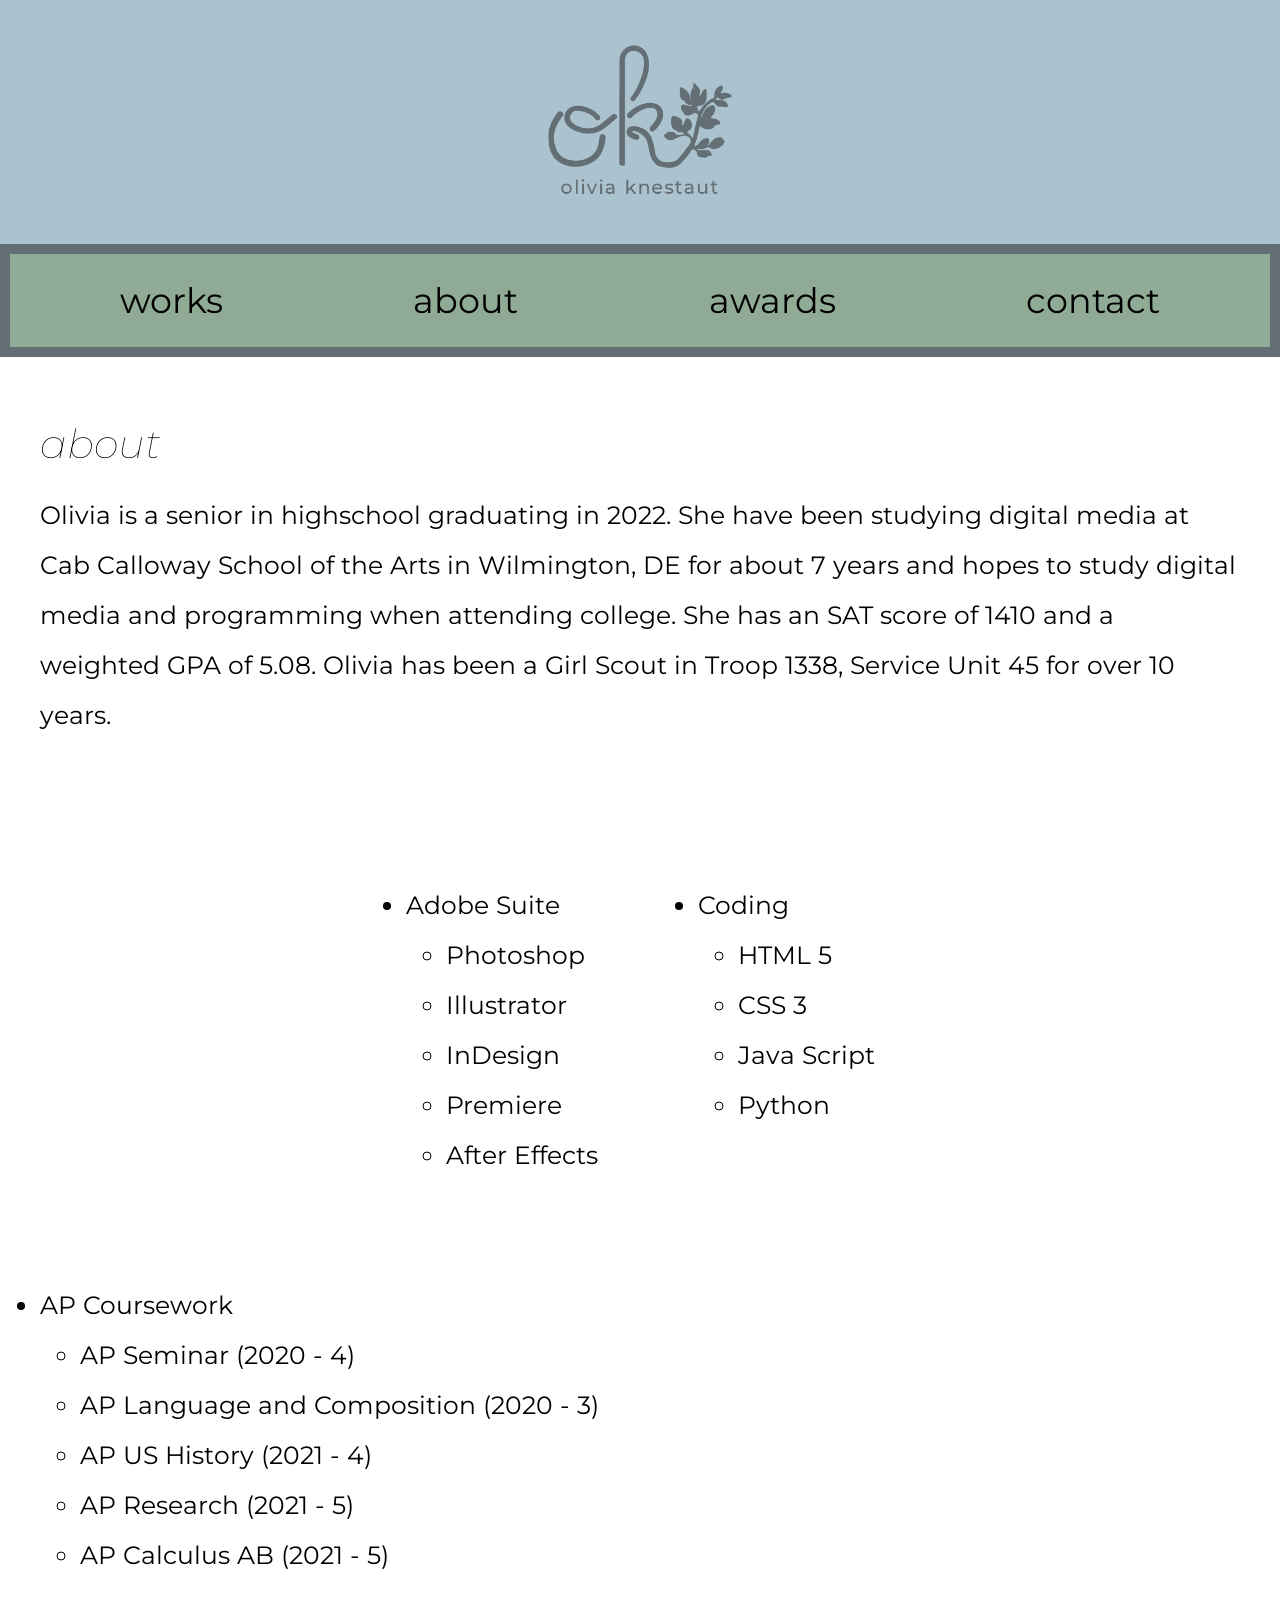
==== about.html @ 2d88add2 "Beginner Updates" ====
<!DOCTYPE html>
<html lang="en">
<head>
    <meta charset="UTF-8">
    <title>Olivia Knestaut Porfolio Website</title>
    <link href="CSS/stylesheet.css" type="text/css" rel="stylesheet" />
    <link rel="preconnect" href="https://fonts.googleapis.com">
    <link rel="preconnect" href="https://fonts.gstatic.com" crossorigin>
    <link href="https://fonts.googleapis.com/css2?family=Montserrat:ital,wght@0,400;0,700;1,200&display=swap" rel="stylesheet">
</head>
<body>
   
    <!-- Header -->
    <header class="header">
        <img id="logo" src="Images/OliviaLogoGrey.png" alt="">
    </header>

    <!-- Links -->
    <section class="links">
            <a href="index.html">works</a>
            <a href="about.html">about</a>
            <a href="awards.html">awards</a>
            <a href="contact.html">contact</a>
    </section>
    <div class="about1">
    <h1><em>about</em></h1>
    <p>
     Olivia is a senior in highschool graduating in 2022. She have been studying digital media at Cab Calloway School of the Arts in Wilmington, DE for about 7 years and hopes to study digital media and programming when attending college. She has an SAT score of 1410 and a weighted GPA of 5.08.
     Olivia has been a Girl Scout in Troop 1338, Service Unit 45 for over 10 years.
     </p>
     </div>
    
     
     
     <div class="skillsabout">
    <ul class="skillitem">
        <li>Adobe Suite</li>
        <ul>
            <li>Photoshop</li>
            <li>Illustrator</li>
            <li>InDesign</li>
            <li>Premiere</li>
            <li>After Effects</li>
        </ul>
    </ul>
    <ul class="skillitem">
        <li>Coding</li>
        <ul>
            <li>HTML 5</li>
            <li>CSS 3</li>
            <li>Java Script</li>
            <li>Python</li>
        </ul>
    </ul>
    </div>
    
    <ul>
        <li>AP Coursework</li>
        <ul>
            <li>AP Seminar (2020 - 4)</li>
            <li>AP Language and Composition (2020 - 3)</li>
            <li>AP US History (2021 - 4)</li>
            <li>AP Research (2021 - 5)</li>
            <li>AP Calculus AB (2021 - 5)</li>
        </ul>
    </ul>

</body>
---- CSS/stylesheet.css ----
/*COLORS
Green: #8FAA95
Blue: #ABC3CE
Grey:#636F75
Fonts:
font-family: 'Montserrat', sans-serif;
*/
/*FONT CSS*/


/*WTF is wrong with GIT*/

/*LINKS N STUFF*/
a:link, a:visited {
  color: #000000;
    margin: 10px;
    text-decoration: none;
    font-family: 'Montserrat', sans-serif;
    font-size: 35px;}

a:hover {
  color: #FFFFFF;}

#innerlinks{
    color: #000000;
    display: flex;
    justify-content: center;
    font-size: 35px;
    padding: 30px;}

a#innerlinks:hover {
  color: #E88CBA;}

#websitelinks{
    color: #000000;
    display: flex;
    justify-content: center;
    font-size: 35px;
}

a#websitelinks:hover {
  color: #E88CBA;}


/*GENERAL SETUP*/
p, ul{
    font-family: 'Montserrat', sans-serif;
    font-size: 25px;
    line-height: 50px;
}
h1 {
    font-family: 'Montserrat', sans-serif;
    font-weight: lighter;
    font-size: 40px;
    line-height: 40px;
}
h2{
    font-family: 'Montserrat', sans-serif;
    font-weight: bold;
    font-size: 25px;
    line-height: 30px;
}

body {margin: 0;}


iframe {
    border-radius: 35px;
    width: 120%;
}

img {
    padding: 20px;
}

/*BODY*/
main {
    width: 100%;
    height: 100%;
}
.header {
    background: #ABC3CE; /*Blue*/
    display: flex;
    justify-content: center;
    padding: 25px;
}

#logo{
    width: 40%;
    border-radius: 0px;
}

.links {
    background: #8FAA95; /*Green*/
    display: flex;
    flex-direction: column;
    align-items: center;
    justify-content: center;
    border: 10px solid #636F75;
}
.myface{
    border-radius: 50%;
    padding: 0px;
}
.works {
    background: #FFFFFF;
    padding: 25px;
}
.flex-container{
    display: flex;
    flex-direction: column;
    align-items: center
}
.sidebar {

    padding: 30px;
    background: #ABC3CE; /*Blue*/
    border-bottom-right-radius: 80px;
    border-bottom-left-radius: 80px;
    width: 400px;
    border-style: solid;
    border-color: #636F75;
    border-width: 10px;
    border-top-width: 0px;
    height: 1050px;
}

.logos {
    display: flex;
    flex-wrap: wrap;
    justify-content: center;
}

/*SKILLS SECTION*/
.skills {
    height: 600px;
    width: 300px;
    padding: 40px;
    color: #636F75; 
}


/*FOOTER*/
.footer {
    background: #000000;
}

.footercontent{
    display: flex;
    justify-content: center;
    flex-direction: column;
    flex-wrap: wrap;
    align-items:center;
    justify-content: center;
    padding: 20px;
}


.footeritem {
    display: flex;
    justify-content: center;
    align-items: center;
    flex-direction: column;
    text-align: center;
    width: 80%;
    padding-bottom: 20px;
}

.footerimage {
    border-radius: 0px;
}

#email {
    color: #FFFFFF;
}
a#instalink {
    color: #FFFFFF;
    font-family: 'Montserrat', sans-serif;
    font-size: 25px;
}
a#instalink:hover {
    color: #E88CBA;
}

a#footerlink{
    color: #e88CBA;
    display: flex;
    justify-content: center;
    padding: 30px;
}
a#footerlink:hover {
  color: #FFFFFF;
}

/*About Page*/
.skillsabout {
    display: flex;
    justify-content: center;
}

.skillitem {
    padding: 50px;
}

.about1{
    padding:40px;
}


/*TABLET & DESKTOP CHANGES*/
@media screen and (min-width: 960px){


.links {
    display: flex;
    flex-direction: row;
    justify-content: space-around;
    padding: 15px;
    }
    .flex-container{
        display: flex;
        flex-direction: row;
        align-items:flex-start;
    }
    .sidebar{
        height:1050px;
    }

.footercontent{
    display: flex;
    flex-direction: row;
    }

.footeritem {
    display: flex;
    flex-direction: column;
    align-items: center;
    width: 30%;
    }
    #logo{
        width: 15%;
    }
    iframe{
        width: 900px;
    }

}
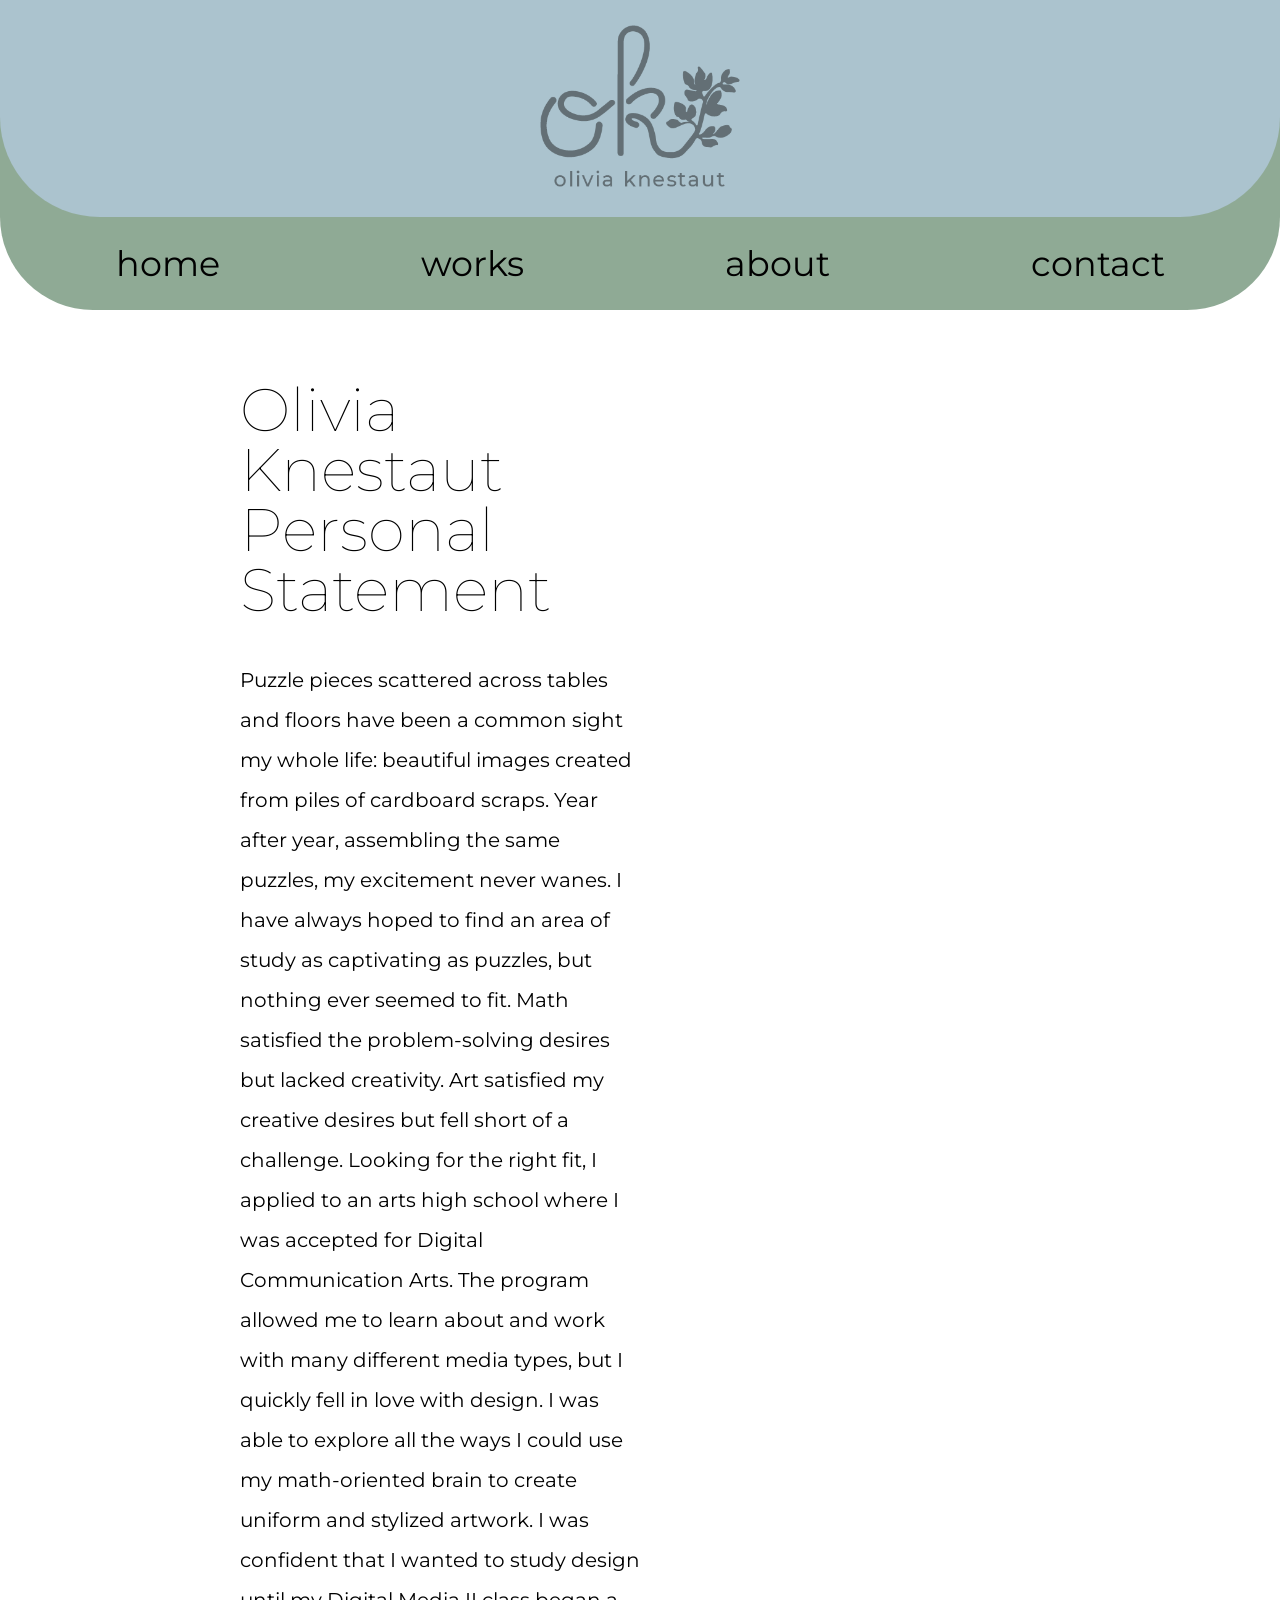
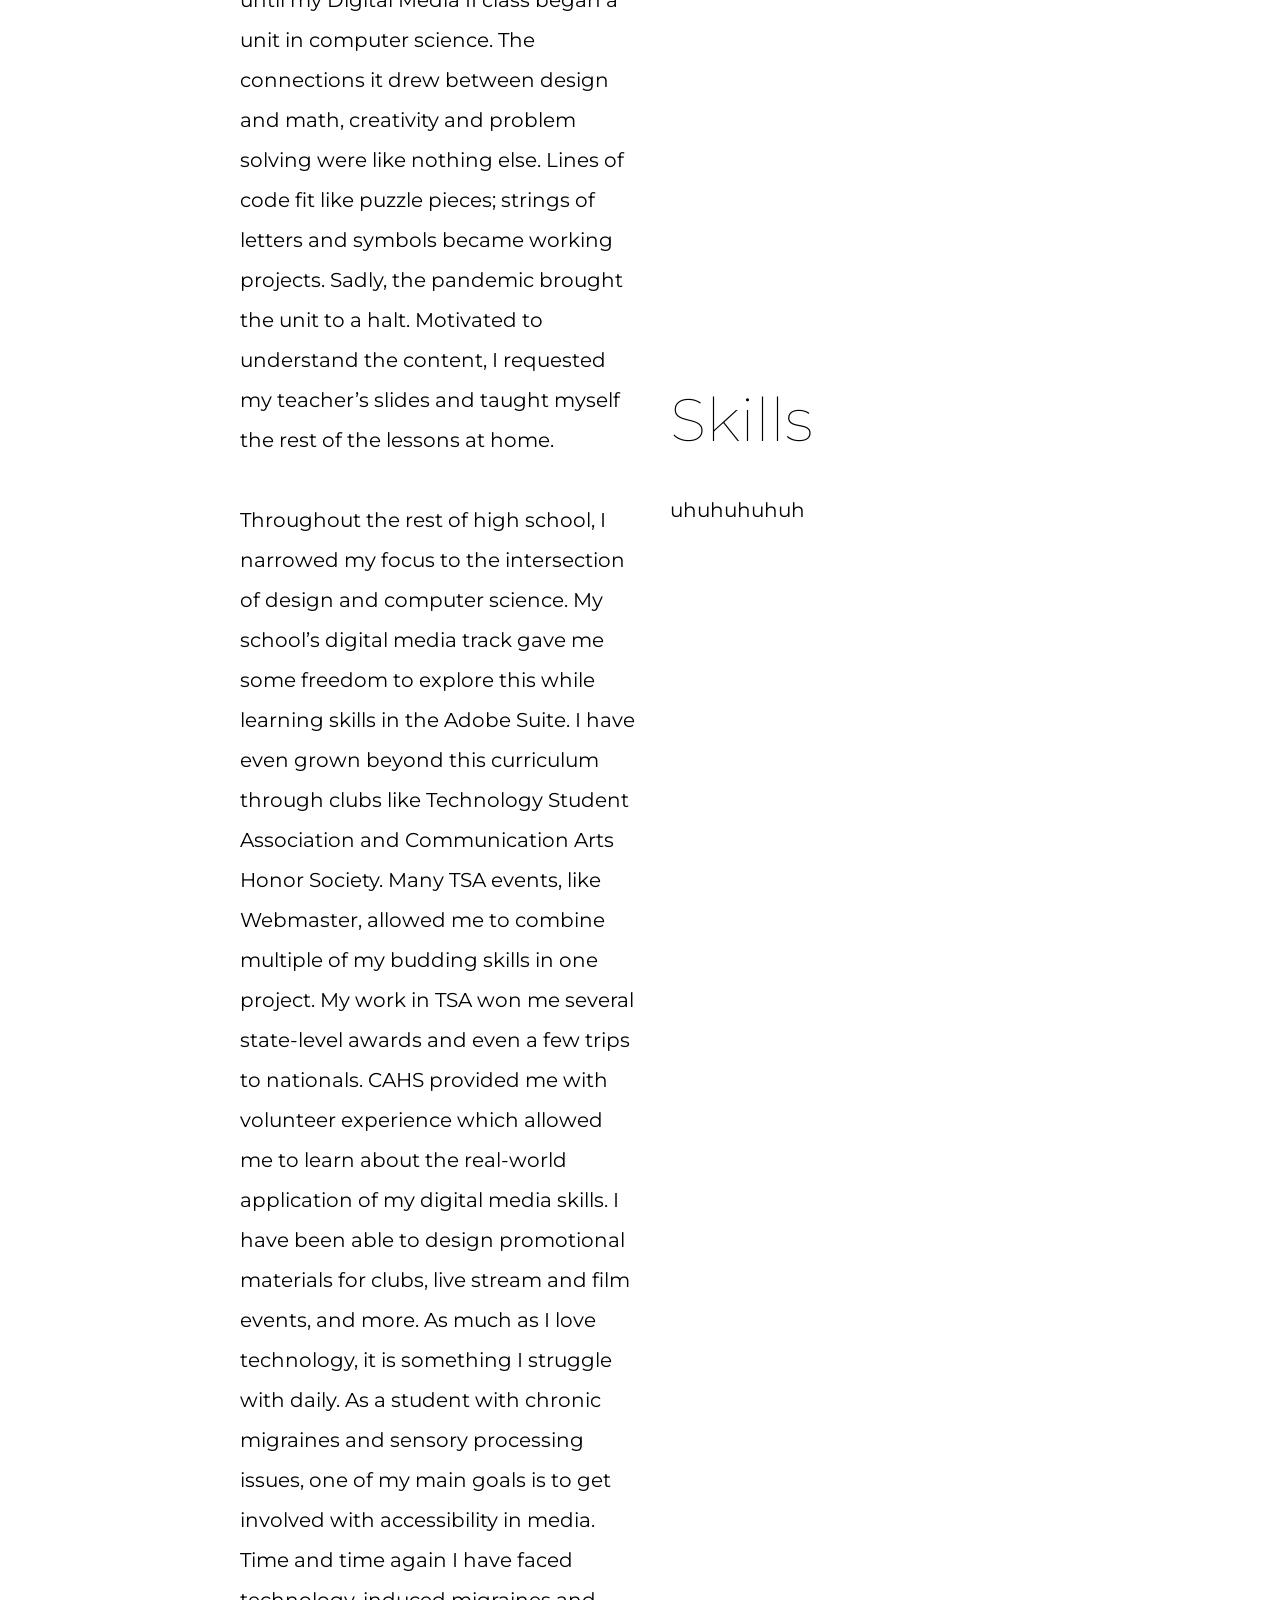
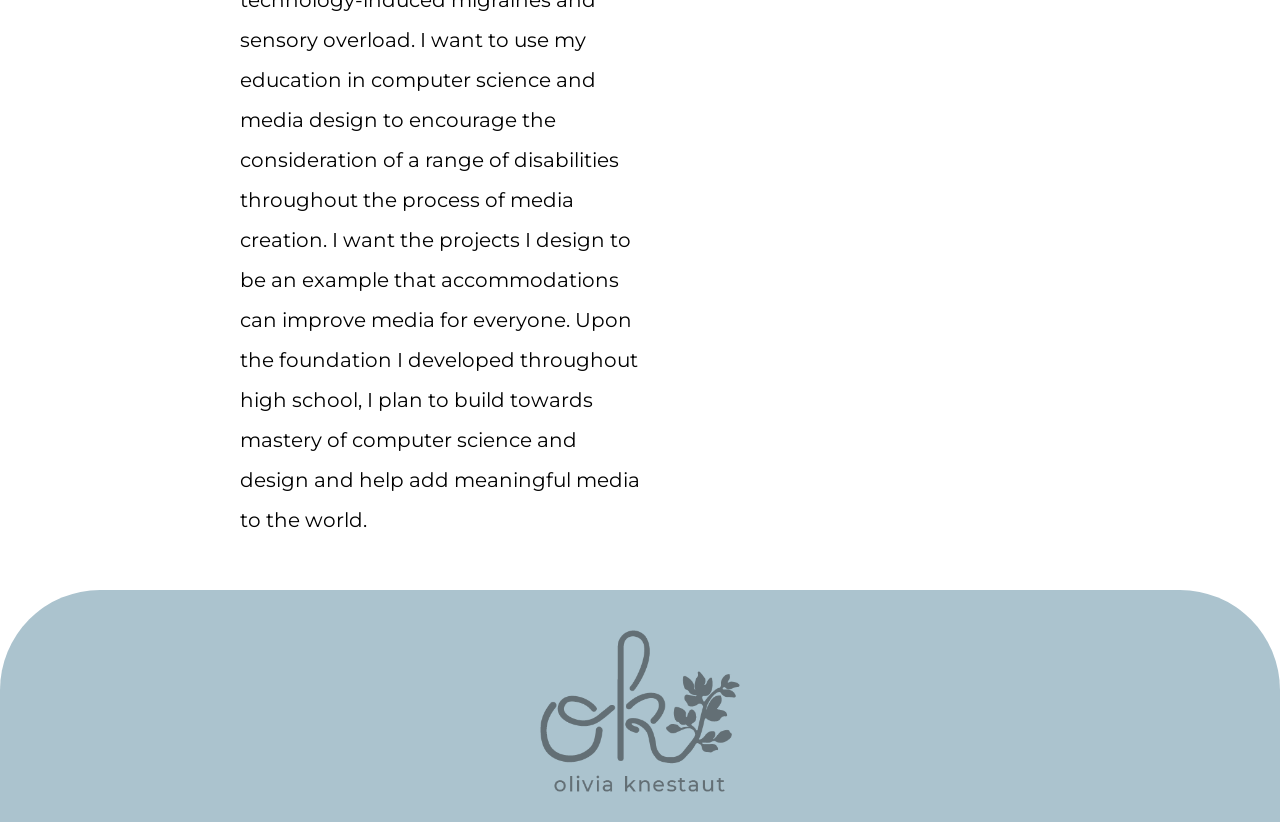
==== commit a43cbe1f: "All recent in school changes that I have been working on" ====
--- a/about.html
+++ b/about.html
@@ -9,60 +9,76 @@
     <link href="https://fonts.googleapis.com/css2?family=Montserrat:ital,wght@0,400;0,700;1,200&display=swap" rel="stylesheet">
 </head>
 <body>
-   
-    <!-- Header -->
+     <!-- Header -->
+<div class="roundingboxheader1">
     <header class="header">
-        <img id="logo" src="Images/OliviaLogoGrey.png" alt="">
+        <img class="logo" src="Images/OliviaLogoGrey.png" alt="">
     </header>
+</div>
 
     <!-- Links -->
     <section class="links">
-            <a href="index.html">works</a>
-            <a href="about.html">about</a>
-            <a href="awards.html">awards</a>
-            <a href="contact.html">contact</a>
-    </section>
-    <div class="about1">
-    <h1><em>about</em></h1>
-    <p>
-     Olivia is a senior in highschool graduating in 2022. She have been studying digital media at Cab Calloway School of the Arts in Wilmington, DE for about 7 years and hopes to study digital media and programming when attending college. She has an SAT score of 1410 and a weighted GPA of 5.08.
-     Olivia has been a Girl Scout in Troop 1338, Service Unit 45 for over 10 years.
-     </p>
-     </div>
+        <a href="index.html">home</a>
+        <a href="works.html">works</a>
+        <a href="about.html">about</a>
+        <a href="contact.html">contact</a>
+</section>
     
-     
-     
-     <div class="skillsabout">
-    <ul class="skillitem">
-        <li>Adobe Suite</li>
-        <ul>
-            <li>Photoshop</li>
-            <li>Illustrator</li>
-            <li>InDesign</li>
-            <li>Premiere</li>
-            <li>After Effects</li>
-        </ul>
-    </ul>
-    <ul class="skillitem">
-        <li>Coding</li>
-        <ul>
-            <li>HTML 5</li>
-            <li>CSS 3</li>
-            <li>Java Script</li>
-            <li>Python</li>
-        </ul>
-    </ul>
+<div class="aboutflex">
+    <div class ="aboutessay">
+        <h1>Olivia Knestaut Personal Statement</h1>
+        <p>      Puzzle pieces scattered across tables and floors have been a common sight my whole life:
+            beautiful images created from piles of cardboard scraps. Year after year, assembling the same
+            puzzles, my excitement never wanes. I have always hoped to find an area of study as captivating
+            as puzzles, but nothing ever seemed to fit. Math satisfied the problem-solving desires but lacked
+            creativity. Art satisfied my creative desires but fell short of a challenge. Looking for the right fit,
+            I applied to an arts high school where I was accepted for Digital Communication Arts. The
+            program allowed me to learn about and work with many different media types, but I quickly fell
+            in love with design. I was able to explore all the ways I could use my math-oriented brain to
+            create uniform and stylized artwork. I was confident that I wanted to study design until my
+            Digital Media II class began a unit in computer science. The connections it drew between design
+            and math, creativity and problem solving were like nothing else. Lines of code fit like puzzle
+            pieces; strings of letters and symbols became working projects. Sadly, the pandemic brought the
+            unit to a halt. Motivated to understand the content, I requested my teacher’s slides and taught
+            myself the rest of the lessons at home.<br><br>
+            Throughout the rest of high school, I narrowed my focus to the intersection of design and
+            computer science. My school’s digital media track gave me some freedom to explore this while
+            learning skills in the Adobe Suite. I have even grown beyond this curriculum through clubs like
+            Technology Student Association and Communication Arts Honor Society. Many TSA events,
+            like Webmaster, allowed me to combine multiple of my budding skills in one project. My work
+            in TSA won me several state-level awards and even a few trips to nationals. CAHS provided me
+            with volunteer experience which allowed me to learn about the real-world application of my
+            digital media skills. I have been able to design promotional materials for clubs, live stream and
+            film events, and more. As much as I love technology, it is something I struggle with daily. As a
+            student with chronic migraines and sensory processing issues, one of my main goals is to get
+            involved with accessibility in media. Time and time again I have faced technology-induced
+            migraines and sensory overload. I want to use my education in computer science and media
+            design to encourage the consideration of a range of disabilities throughout the process of media
+            creation. I want the projects I design to be an example that accommodations can improve media
+            for everyone. Upon the foundation I developed throughout high school, I plan to build towards
+            mastery of computer science and design and help add meaningful media to the world.
+        </p>
     </div>
+    <div>
+        <div class="aboutitem">
+            <h1>Skills</h1>
+            <p>uhuhuhuhuh</p>
+        </div>
+    </div>
+
+</div>
+
+
     
-    <ul>
-        <li>AP Coursework</li>
-        <ul>
-            <li>AP Seminar (2020 - 4)</li>
-            <li>AP Language and Composition (2020 - 3)</li>
-            <li>AP US History (2021 - 4)</li>
-            <li>AP Research (2021 - 5)</li>
-            <li>AP Calculus AB (2021 - 5)</li>
-        </ul>
-    </ul>
 
+</section>
+
+
+    <!-- Footer -->
+<div class="roundingboxfooter">
+    <footer class="footer">
+        <img class="logo" src="Images/OliviaLogoGrey.png" alt="">
+    </footer>
+</div>
+    
 </body>
--- a/CSS/stylesheet.css
+++ b/CSS/stylesheet.css
@@ -7,9 +7,6 @@
 */
 /*FONT CSS*/
 
-
-/*WTF is wrong with GIT*/
-
 /*LINKS N STUFF*/
 a:link, a:visited {
   color: #000000;
@@ -19,17 +16,8 @@
     font-size: 35px;}
 
 a:hover {
-  color: #FFFFFF;}
-
-#innerlinks{
-    color: #000000;
-    display: flex;
-    justify-content: center;
-    font-size: 35px;
-    padding: 30px;}
-
-a#innerlinks:hover {
-  color: #E88CBA;}
+    color: #FFFFFF;
+}
 
 #websitelinks{
     color: #000000;
@@ -38,22 +26,26 @@
     font-size: 35px;
 }
 
-a#websitelinks:hover {
-  color: #E88CBA;}
-
 
 /*GENERAL SETUP*/
-p, ul{
+ul{
     font-family: 'Montserrat', sans-serif;
     font-size: 25px;
     line-height: 50px;
 }
+p{
+  font-family: 'Montserrat', sans-serif;
+    font-size: 20px;
+    line-height: 40px;  
+}
+
 h1 {
     font-family: 'Montserrat', sans-serif;
     font-weight: lighter;
-    font-size: 40px;
-    line-height: 40px;
-}
+    font-size: 60px;
+    line-height: 60px;
+}
+
 h2{
     font-family: 'Montserrat', sans-serif;
     font-weight: bold;
@@ -61,32 +53,37 @@
     line-height: 30px;
 }
 
-body {margin: 0;}
-
-
-iframe {
-    border-radius: 35px;
-    width: 120%;
-}
-
-img {
-    padding: 20px;
-}
-
-/*BODY*/
+body {
+    margin: 0;
+}
+
+embed {
+    margin: 40px;
+    margin-bottom: 0px;
+}
+
+
+/*ALL PAGES*/
 main {
     width: 100%;
     height: 100%;
 }
+
 .header {
     background: #ABC3CE; /*Blue*/
     display: flex;
     justify-content: center;
     padding: 25px;
-}
-
-#logo{
-    width: 40%;
+    border-bottom-right-radius: 100px;
+    border-bottom-left-radius: 100px;
+}
+
+.roundingboxheader1{
+    background: #8FAA95;
+}
+
+.logo{
+    width: 200px;
     border-radius: 0px;
 }
 
@@ -96,42 +93,47 @@
     flex-direction: column;
     align-items: center;
     justify-content: center;
-    border: 10px solid #636F75;
-}
+    border-bottom-right-radius: 80px;
+    border-bottom-left-radius: 80px;
+    
+}
+.roundingboxheader2{
+    background: #FFFFFF;
+    
+}
+
+.footer {
+    background: #ABC3CE; /*Blue*/
+    display: flex;
+    justify-content: center;
+    padding: 25px;
+    padding-top: 40px;
+    border-top-left-radius: 100px;
+    border-top-right-radius: 100px;
+}
+
+
+/*HOME PAGE*/
 .myface{
     border-radius: 50%;
     padding: 0px;
 }
-.works {
-    background: #FFFFFF;
-    padding: 25px;
-}
+
 .flex-container{
     display: flex;
     flex-direction: column;
-    align-items: center
+    align-items: center;
+    justify-content: center;
 }
 .sidebar {
-
     padding: 30px;
     background: #ABC3CE; /*Blue*/
     border-bottom-right-radius: 80px;
     border-bottom-left-radius: 80px;
     width: 400px;
-    border-style: solid;
-    border-color: #636F75;
-    border-width: 10px;
-    border-top-width: 0px;
-    height: 1050px;
-}
-
-.logos {
-    display: flex;
-    flex-wrap: wrap;
-    justify-content: center;
-}
-
-/*SKILLS SECTION*/
+    height: 950px;
+}
+
 .skills {
     height: 600px;
     width: 300px;
@@ -139,109 +141,149 @@
     color: #636F75; 
 }
 
-
-/*FOOTER*/
-.footer {
-    background: #000000;
-}
-
-.footercontent{
-    display: flex;
-    justify-content: center;
-    flex-direction: column;
-    flex-wrap: wrap;
-    align-items:center;
-    justify-content: center;
-    padding: 20px;
-}
-
-
-.footeritem {
-    display: flex;
-    justify-content: center;
-    align-items: center;
-    flex-direction: column;
-    text-align: center;
-    width: 80%;
-    padding-bottom: 20px;
-}
-
-.footerimage {
-    border-radius: 0px;
-}
-
-#email {
-    color: #FFFFFF;
-}
-a#instalink {
-    color: #FFFFFF;
-    font-family: 'Montserrat', sans-serif;
-    font-size: 25px;
-}
-a#instalink:hover {
-    color: #E88CBA;
-}
-
-a#footerlink{
-    color: #e88CBA;
-    display: flex;
-    justify-content: center;
-    padding: 30px;
-}
-a#footerlink:hover {
-  color: #FFFFFF;
-}
-
-/*About Page*/
-.skillsabout {
-    display: flex;
-    justify-content: center;
-}
-
-.skillitem {
-    padding: 50px;
-}
-
 .about1{
     padding:40px;
-}
+    padding-bottom: 0px;
+}
+.about2{
+    padding: 40px;
+    padding-top: 0px;
+}
+
+
+/*About Page*/
+
+.aboutflex{
+    display: flex;
+    flex-direction: column;
+    align-items: center;
+    justify-content: center;
+    flex-wrap: wrap;
+}
+
+.aboutessay{
+    
+    width: 600px;
+    padding: 10px;
+    border-radius: 40px;
+}
+.bulletin{
+    width: 600px;
+    padding: 10px;
+    border-radius: 40px;
+}
+
+    /*Navigation*/
+.portfoliolinks{
+    display: flex;
+    justify-content: center;
+    flex-wrap: wrap;
+    padding-bottom: 40px;
+}
+.navitem{
+    display: flex;
+    flex-direction: column;
+    justify-content: center;
+    align-items: center; 
+}
+.navimage{
+    border-radius: 50%;
+    border: 10px solid #636F75;
+    padding: 10px;
+    margin:5px;
+}
+
+img.navimage:hover {
+  border: 10px solid #ABC3CE;
+}
+
 
 
 /*TABLET & DESKTOP CHANGES*/
-@media screen and (min-width: 960px){
-
-
-.links {
+@media screen and (min-width: 1200px){
+
+    /* GENERAL */
+    .links {
     display: flex;
     flex-direction: row;
     justify-content: space-around;
     padding: 15px;
-    }
+    border-bottom-right-radius: 100px;
+    border-bottom-left-radius: 100px;
+    }
+
+    .roundingboxheader2{
+        background: #ABC3CE;
+        border-bottom-right-radius: 100px;
+    }
+
     .flex-container{
         display: flex;
         flex-direction: row;
         align-items:flex-start;
     }
     .sidebar{
-        height:1050px;
-    }
-
-.footercontent{
+        height:950px;
+        margin-bottom: 20px;
+    }
+
+    .footercontent{
     display: flex;
     flex-direction: row;
     }
 
-.footeritem {
+    .footeritem {
     display: flex;
     flex-direction: column;
     align-items: center;
     width: 30%;
     }
+    
     #logo{
         width: 15%;
     }
-    iframe{
-        width: 900px;
-    }
-
-}
+    
+    /* WORKS PAGE */
+
+    .workimage, .workitem{
+        width: 800px;
+    }
+
+    .buscard{
+        width: 300px;
+    }
+
+    /*ABOUT PAGE*/
+    .aboutessay{
+        width: 400px; 
+        padding: 30px;
+    }
+
+    .aboutitem {
+        width: 400px;
+    }
+    .aboutflex{
+        display: flex;
+        flex-direction: row;
+    }
+    
+}
+
+/*SMALL PHONE SCREEN*/
+@media screen and (max-width: 600px){
+
+    .links {
+        border-bottom-right-radius: 0px;
+        border-bottom-left-radius: 0px;
+        }
+
+    .navimage{
+        width:100px;
+        border: 8px solid #636F75;
+        padding: 8px;
+    }
+
+    img.navimage:hover {
+        border: 8px solid #ABC3CE;
+      }
+}
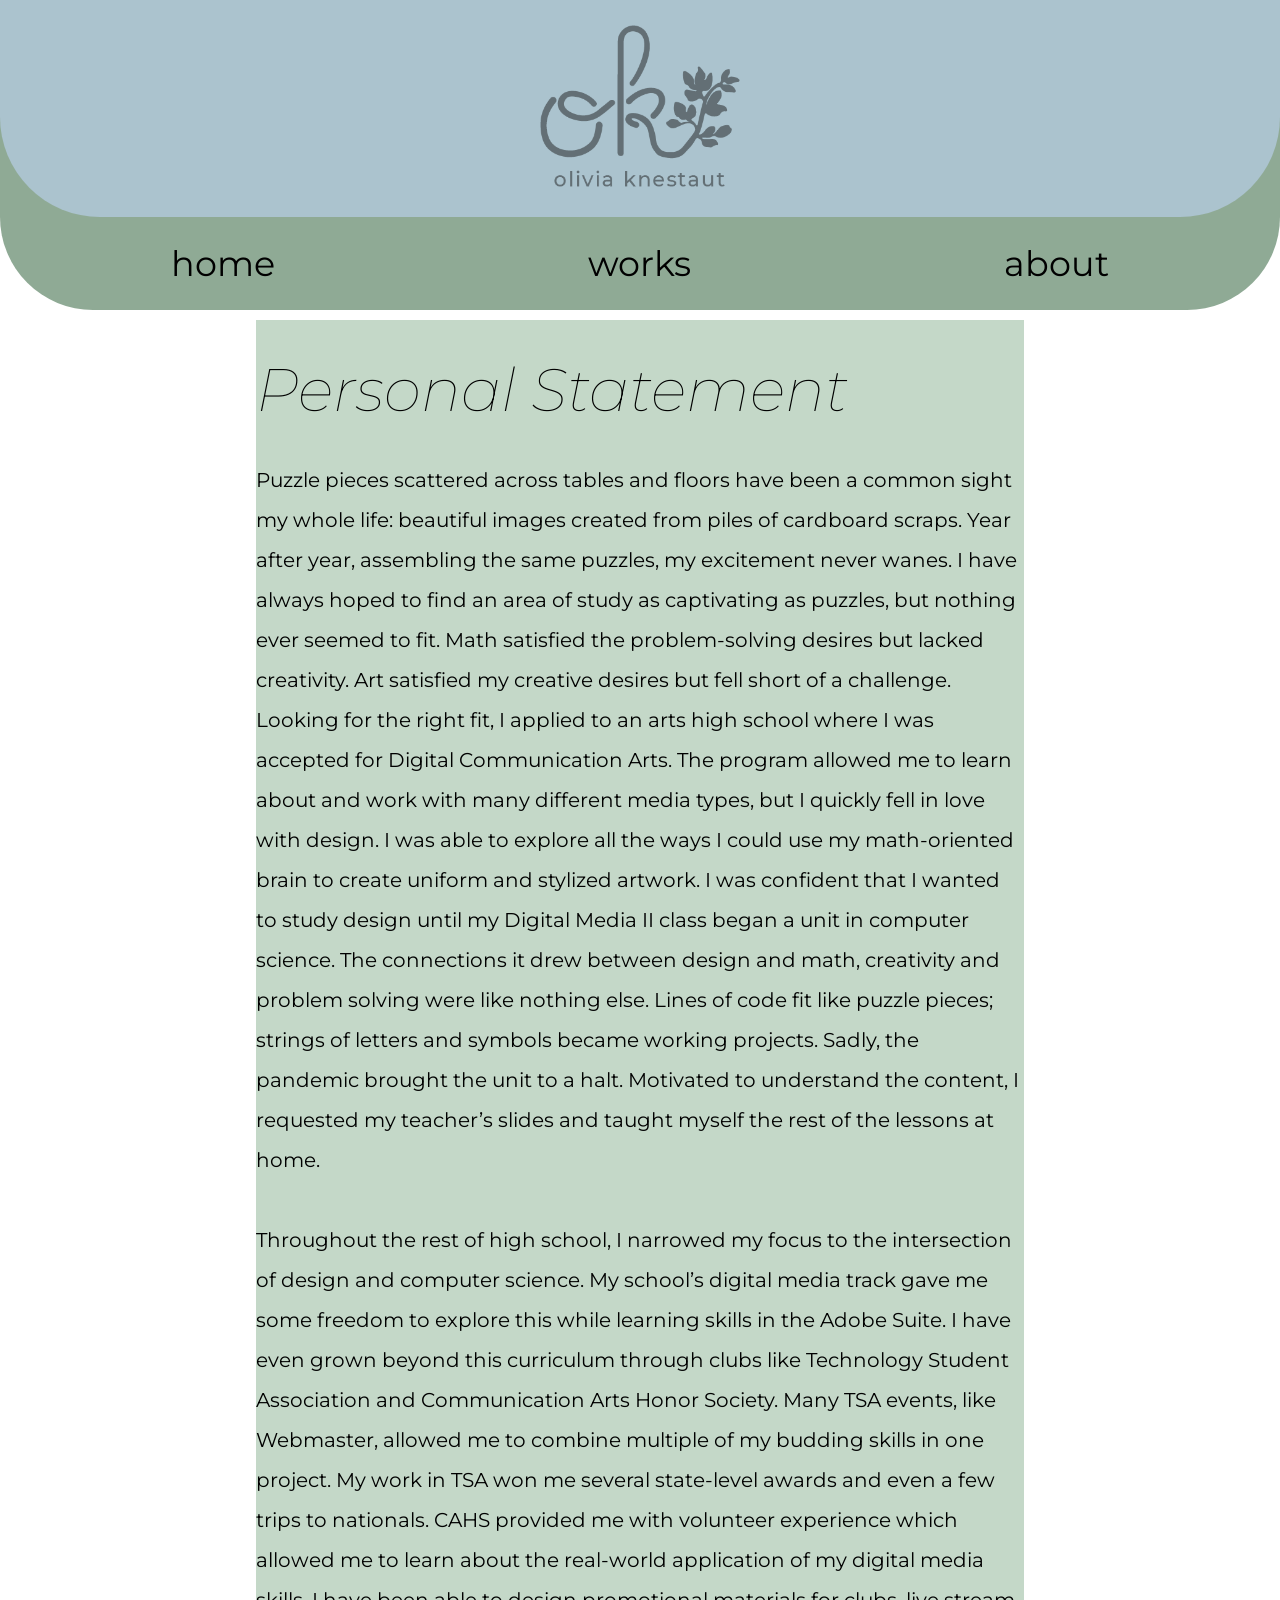
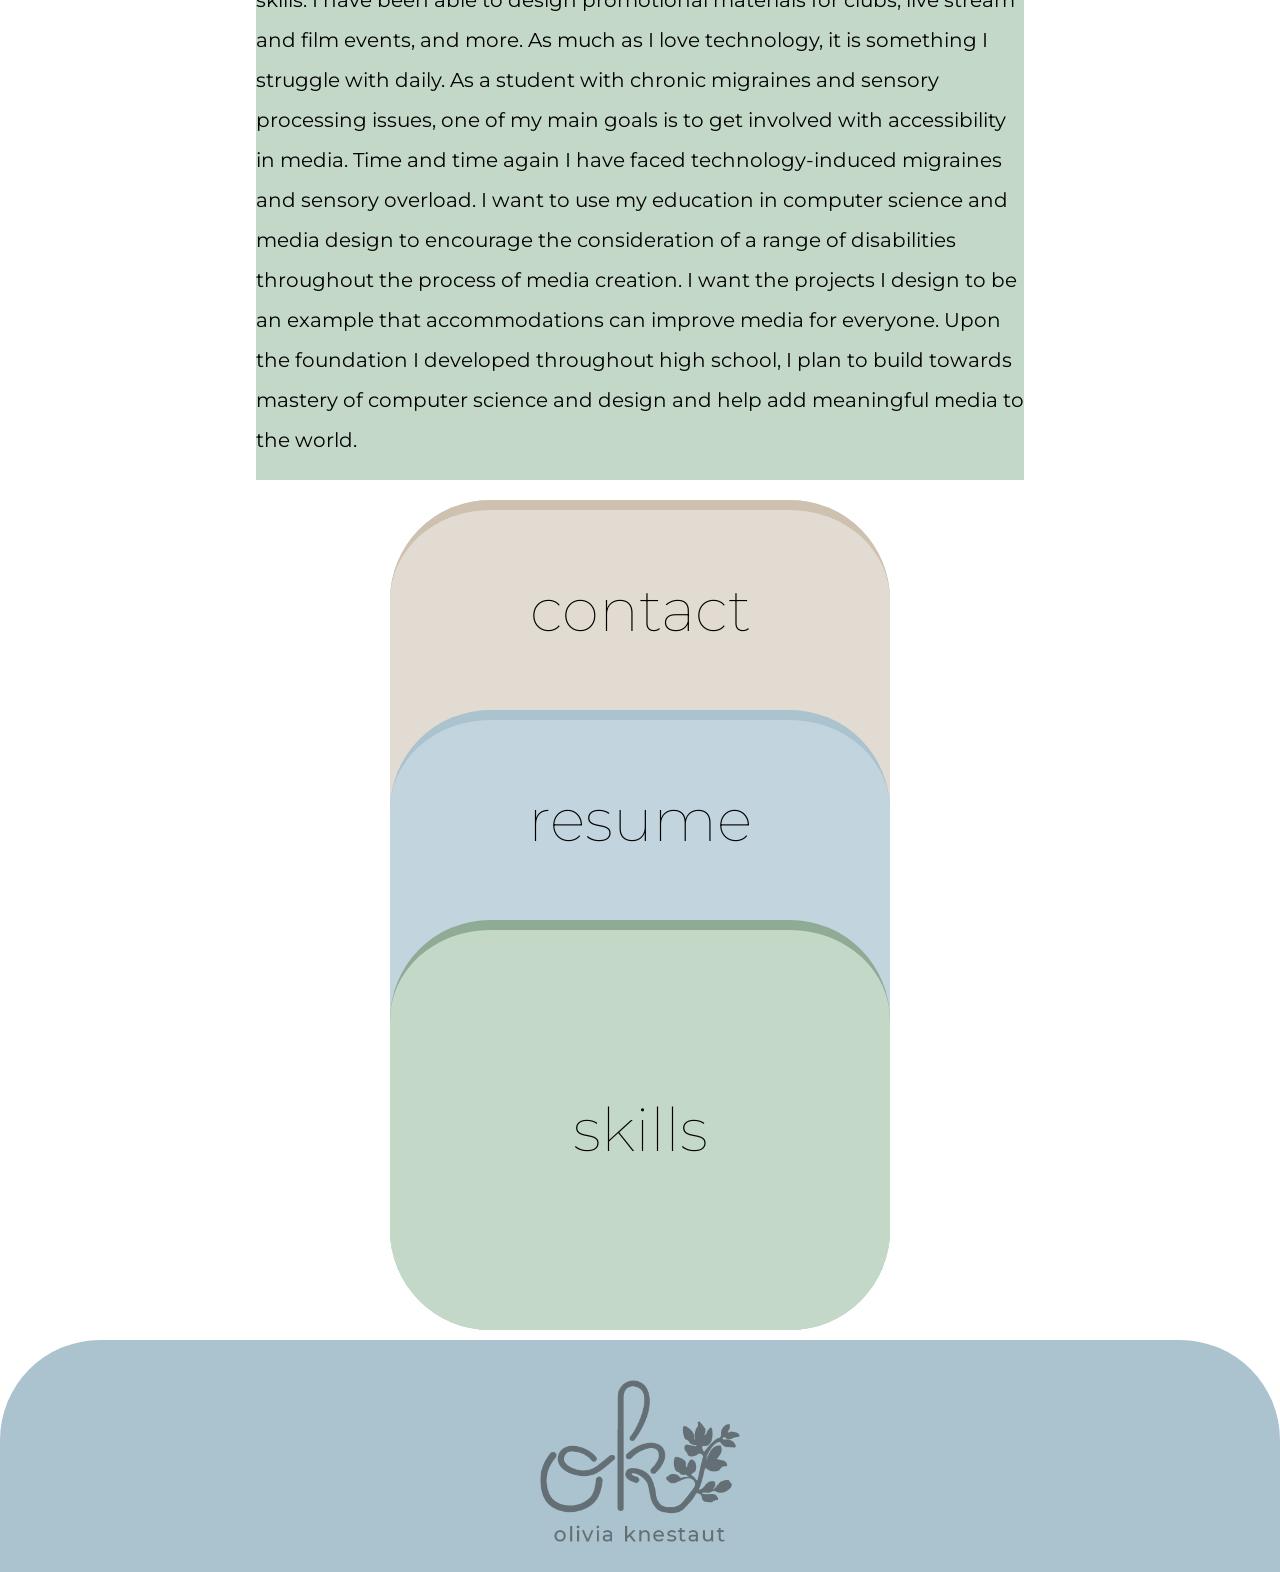
==== commit 634023f1: "Updates Early May" ====
--- a/about.html
+++ b/about.html
@@ -4,6 +4,7 @@
     <meta charset="UTF-8">
     <title>Olivia Knestaut Porfolio Website</title>
     <link href="CSS/stylesheet.css" type="text/css" rel="stylesheet" />
+    <link href="CSS/about.css" type="text/css" rel="stylesheet" />
     <link rel="preconnect" href="https://fonts.googleapis.com">
     <link rel="preconnect" href="https://fonts.gstatic.com" crossorigin>
     <link href="https://fonts.googleapis.com/css2?family=Montserrat:ital,wght@0,400;0,700;1,200&display=swap" rel="stylesheet">
@@ -21,49 +22,36 @@
         <a href="index.html">home</a>
         <a href="works.html">works</a>
         <a href="about.html">about</a>
-        <a href="contact.html">contact</a>
 </section>
     
 <div class="aboutflex">
-    <div class ="aboutessay">
-        <h1>Olivia Knestaut Personal Statement</h1>
-        <p>      Puzzle pieces scattered across tables and floors have been a common sight my whole life:
-            beautiful images created from piles of cardboard scraps. Year after year, assembling the same
-            puzzles, my excitement never wanes. I have always hoped to find an area of study as captivating
-            as puzzles, but nothing ever seemed to fit. Math satisfied the problem-solving desires but lacked
-            creativity. Art satisfied my creative desires but fell short of a challenge. Looking for the right fit,
-            I applied to an arts high school where I was accepted for Digital Communication Arts. The
-            program allowed me to learn about and work with many different media types, but I quickly fell
-            in love with design. I was able to explore all the ways I could use my math-oriented brain to
-            create uniform and stylized artwork. I was confident that I wanted to study design until my
-            Digital Media II class began a unit in computer science. The connections it drew between design
-            and math, creativity and problem solving were like nothing else. Lines of code fit like puzzle
-            pieces; strings of letters and symbols became working projects. Sadly, the pandemic brought the
-            unit to a halt. Motivated to understand the content, I requested my teacher’s slides and taught
-            myself the rest of the lessons at home.<br><br>
-            Throughout the rest of high school, I narrowed my focus to the intersection of design and
-            computer science. My school’s digital media track gave me some freedom to explore this while
-            learning skills in the Adobe Suite. I have even grown beyond this curriculum through clubs like
-            Technology Student Association and Communication Arts Honor Society. Many TSA events,
-            like Webmaster, allowed me to combine multiple of my budding skills in one project. My work
-            in TSA won me several state-level awards and even a few trips to nationals. CAHS provided me
-            with volunteer experience which allowed me to learn about the real-world application of my
-            digital media skills. I have been able to design promotional materials for clubs, live stream and
-            film events, and more. As much as I love technology, it is something I struggle with daily. As a
-            student with chronic migraines and sensory processing issues, one of my main goals is to get
-            involved with accessibility in media. Time and time again I have faced technology-induced
-            migraines and sensory overload. I want to use my education in computer science and media
-            design to encourage the consideration of a range of disabilities throughout the process of media
-            creation. I want the projects I design to be an example that accommodations can improve media
-            for everyone. Upon the foundation I developed throughout high school, I plan to build towards
-            mastery of computer science and design and help add meaningful media to the world.
+    <div class ="aboutitem">
+        <h1><em>Personal Statement</em></h1>
+        <p>
+            Puzzle pieces scattered across tables and floors have been a common sight my whole life: beautiful images created from piles of cardboard scraps. Year after year, assembling the same puzzles, my excitement never wanes. I have always hoped to find an area of study as captivating as puzzles, but nothing ever seemed to fit. Math satisfied the problem-solving desires but lacked creativity. Art satisfied my creative desires but fell short of a challenge. Looking for the right fit, I applied to an arts high school where I was accepted for Digital Communication Arts. The program allowed me to learn about and work with many different media types, but I quickly fell in love with design. I was able to explore all the ways I could use my math-oriented brain to create uniform and stylized artwork. I was confident that I wanted to study design until my Digital Media II class began a unit in computer science. The connections it drew between design and math, creativity and problem solving were like nothing else. Lines of code fit like puzzle pieces; strings of letters and symbols became working projects. Sadly, the pandemic brought the unit to a halt. Motivated to understand the content, I requested my teacher’s slides and taught myself the rest of the lessons at home.
+            
+            <br> <br> Throughout the rest of high school, I narrowed my focus to the intersection of design and computer science. My school’s digital media track gave me some freedom to explore this while learning skills in the Adobe Suite. I have even grown beyond this curriculum through clubs like Technology Student Association and Communication Arts Honor Society. Many TSA events, like Webmaster, allowed me to combine multiple of my budding skills in one project. My work in TSA won me several state-level awards and even a few trips to nationals. CAHS provided me with volunteer experience which allowed me to learn about the real-world application of my digital media skills. I have been able to design promotional materials for clubs, live stream and film events, and more. As much as I love technology, it is something I struggle with daily. As a student with chronic migraines and sensory processing issues, one of my main goals is to get involved with accessibility in media. Time and time again I have faced technology-induced migraines and sensory overload. I want to use my education in computer science and media design to encourage the consideration of a range of disabilities throughout the process of media creation. I want the projects I design to be an example that accommodations can improve media for everyone. Upon the foundation I developed throughout high school, I plan to build towards mastery of computer science and design and help add meaningful media to the world.
+            
         </p>
     </div>
-    <div>
-        <div class="aboutitem">
-            <h1>Skills</h1>
-            <p>uhuhuhuhuh</p>
+    <div id="sidebar" class ="aboutitem">
+        <div class="sidebaritem sidebaritem1">
+            <h1>
+                contact
+            </h1>
         </div>
+        <div class="roundingbox1">
+            <div class="sidebaritem sidebaritem2">
+                <h1>resume</h1>
+            </div>
+        </div>
+        <div class="roundingbox2">
+            <div class="sidebaritem sidebaritem3">
+                <h1>skills</h1>
+            </div>
+        </div>
+        
+        
     </div>
 
 </div>
--- a/CSS/stylesheet.css
+++ b/CSS/stylesheet.css
@@ -57,10 +57,6 @@
     margin: 0;
 }
 
-embed {
-    margin: 40px;
-    margin-bottom: 0px;
-}
 
 
 /*ALL PAGES*/
@@ -151,32 +147,11 @@
 }
 
 
-/*About Page*/
-
-.aboutflex{
-    display: flex;
-    flex-direction: column;
-    align-items: center;
-    justify-content: center;
-    flex-wrap: wrap;
-}
-
-.aboutessay{
-    
-    width: 600px;
-    padding: 10px;
-    border-radius: 40px;
-}
-.bulletin{
-    width: 600px;
-    padding: 10px;
-    border-radius: 40px;
-}
-
     /*Navigation*/
 .portfoliolinks{
     display: flex;
     justify-content: center;
+    flex-direction: row;
     flex-wrap: wrap;
     padding-bottom: 40px;
 }
@@ -245,7 +220,7 @@
     
     /* WORKS PAGE */
 
-    .workimage, .workitem{
+    .workimage1, .workitem{
         width: 800px;
     }
 
--- a/CSS/about.css
+++ b/CSS/about.css
@@ -0,0 +1,76 @@
+/*About Page*/
+
+.aboutflex{
+    display: flex;
+    flex-direction: row;
+    align-items:flex-start;
+    justify-content: space-around;
+    flex-wrap: wrap;
+}
+.aboutitem{
+    background-color: #c4d8c8;
+    margin: 10px;
+}
+#sidebar{
+    display: flex;
+    justify-content: center;
+    align-items: center;
+    flex-direction: column;
+    border-radius: 100px;
+    
+}
+
+.sidebaritem{
+    border: solid 10px;
+    border-left: 0px;
+    border-right: 0px;
+    border-bottom: 0px;
+    border-top-left-radius: 100px;
+    border-top-right-radius: 100px;
+    width: 500px;
+    display: flex;
+    justify-content: center;
+    align-items: center;
+    height: 200px;
+}
+.sidebaritem1{
+    border-color: rgb(206, 193, 176);
+    background: rgb(226, 219, 209);
+}
+
+.sidebaritem2{
+    
+    border-color: #ABC3CE;
+    background: #c2d4dd;
+}
+.sidebaritem3{
+    border-color: #8FAA95;
+    background: #c4d8c8;
+    border-bottom-left-radius: 100px;
+    border-bottom-right-radius: 100px;
+    height: 400px;
+}
+.roundingbox1{
+    background: rgb(226, 219, 209);
+}
+.roundingbox2{
+    background: #c2d4dd;
+    border-bottom-left-radius: 100px;
+    border-bottom-right-radius: 100px;
+}
+
+
+
+/*TABLET & DESKTOP CHANGES*/
+@media screen and (min-width: 1200px){
+    .aboutitem{
+        width: 60%;
+    }
+    #sidebar{
+        width: 500px;
+    }
+}
+
+/*SMALL PHONE SCREEN*/
+@media screen and (max-width: 600px){
+}
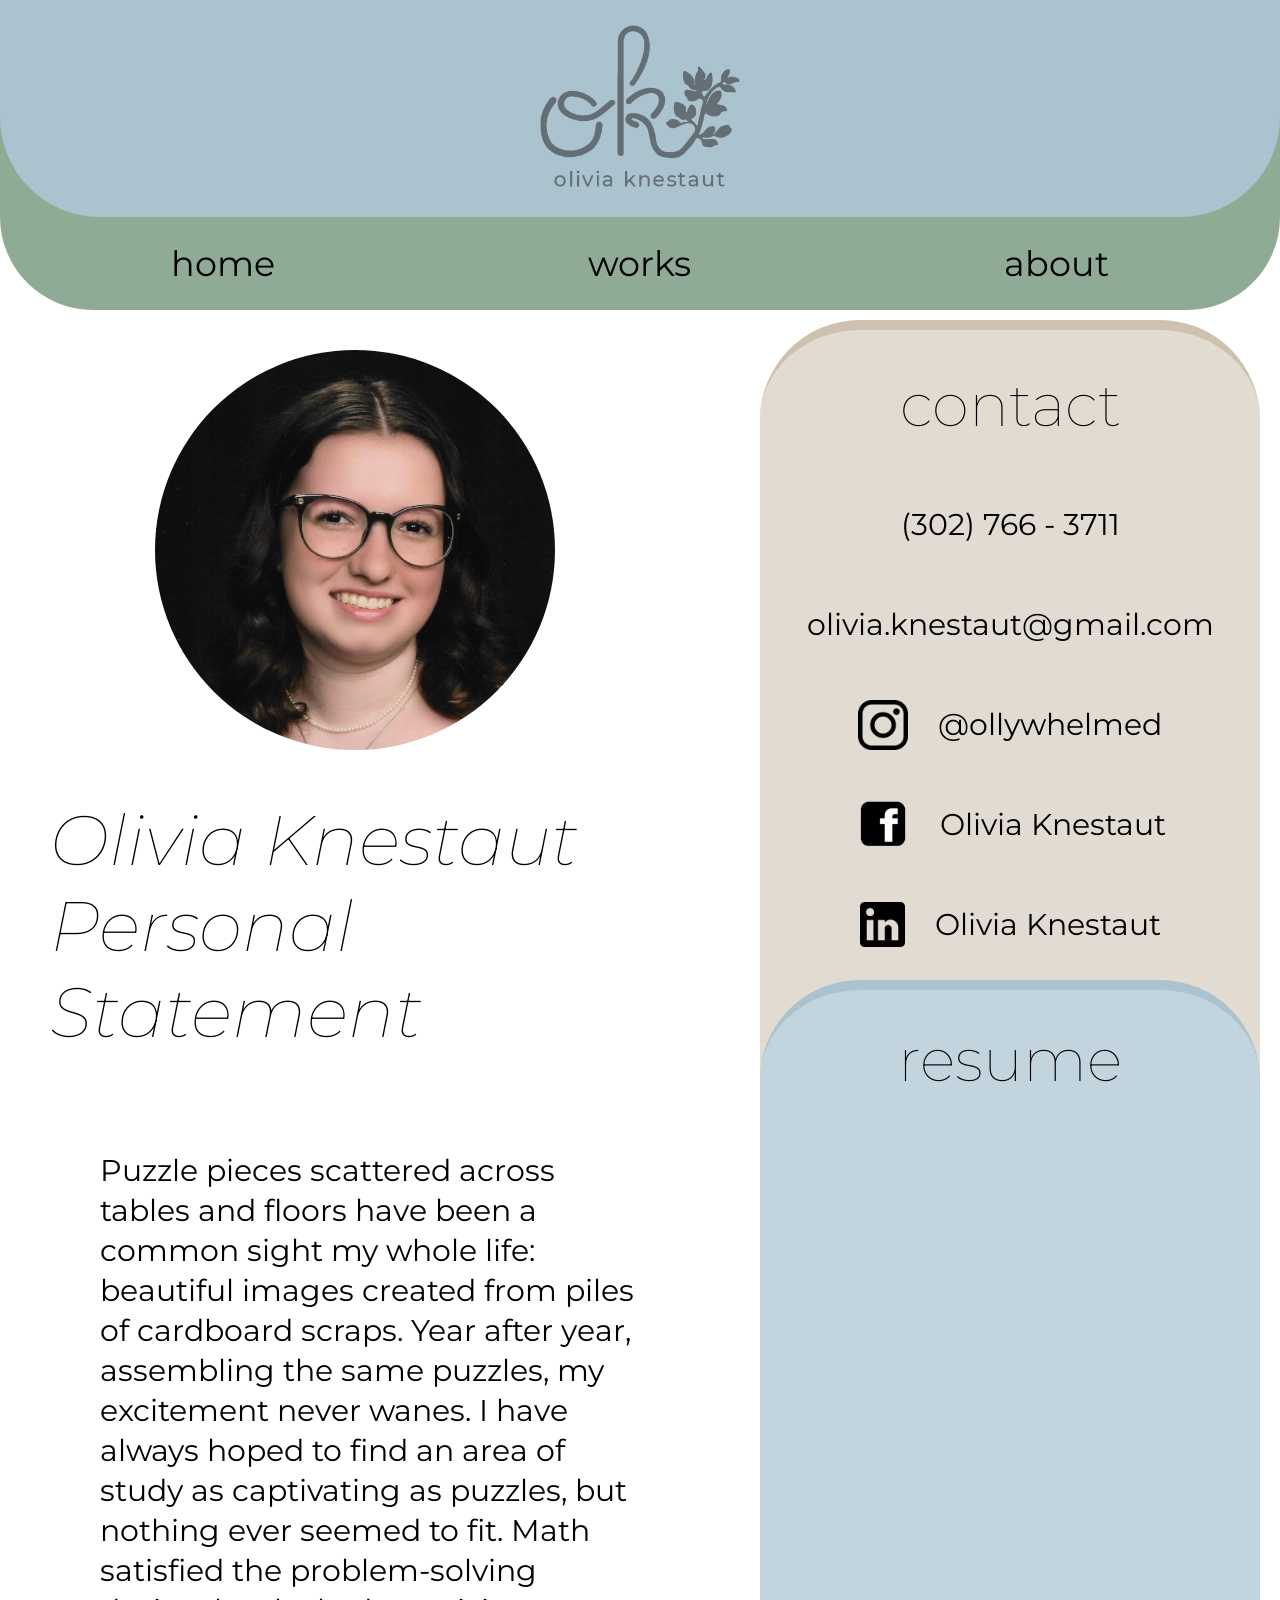
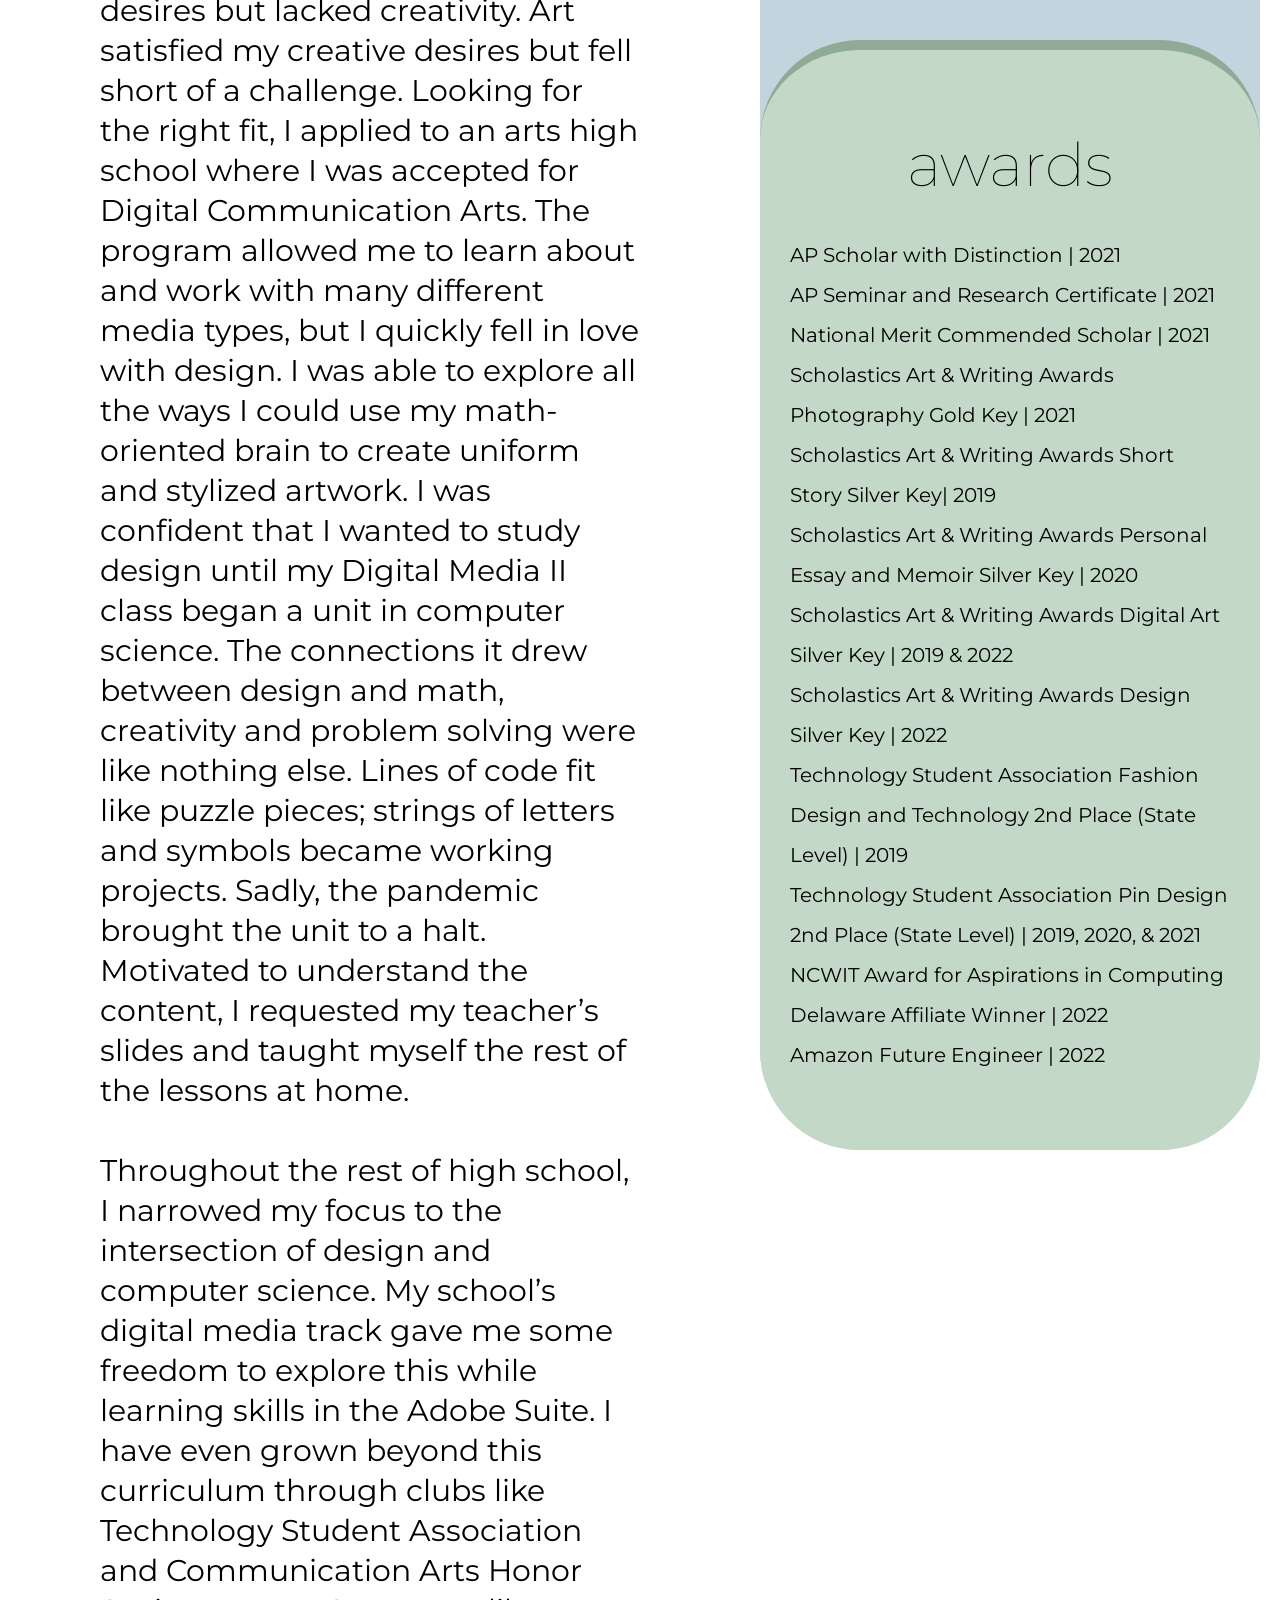
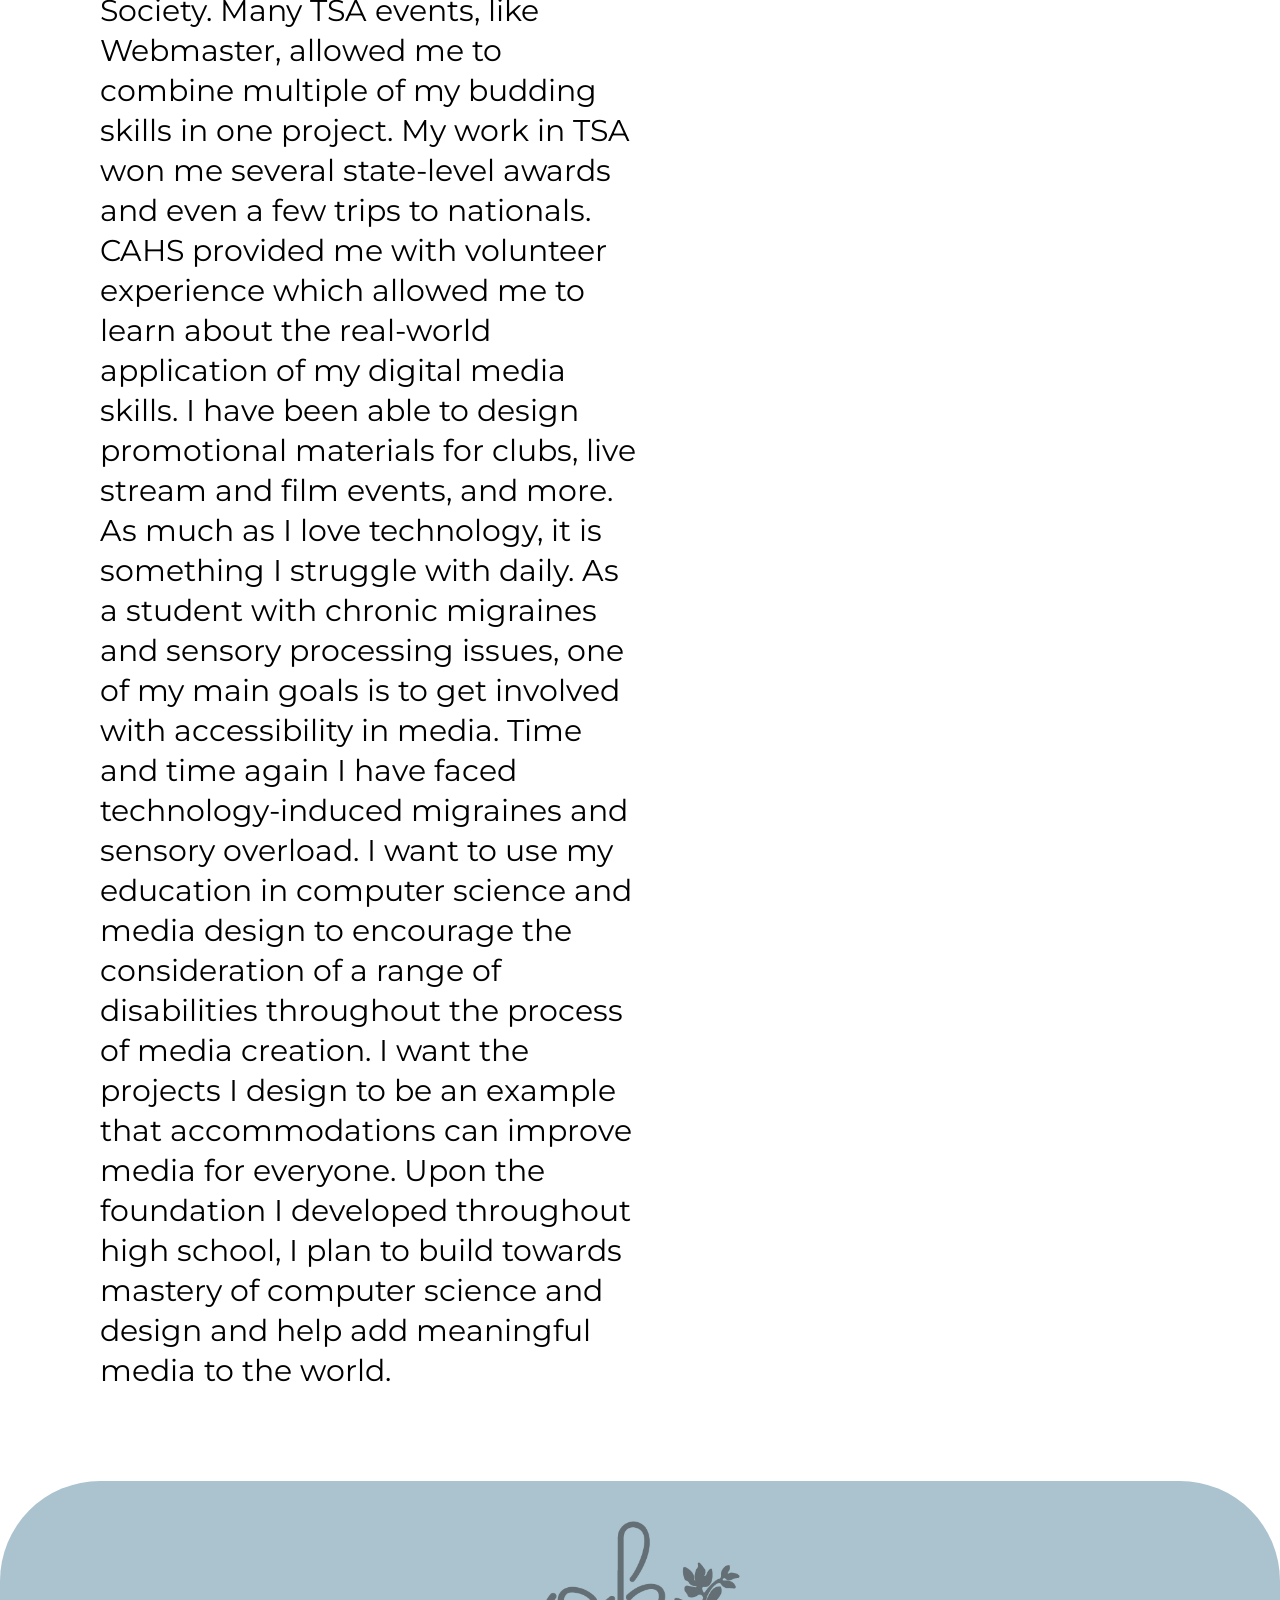
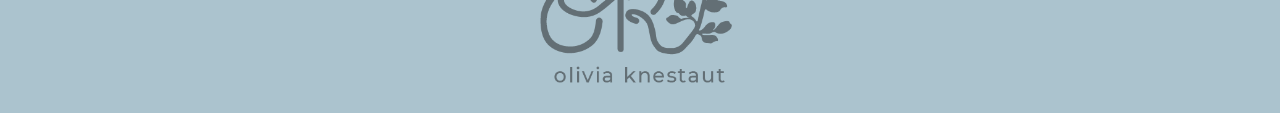
==== commit 65c32561: "5/12/2022 Updates" ====
--- a/about.html
+++ b/about.html
@@ -25,9 +25,13 @@
 </section>
     
 <div class="aboutflex">
-    <div class ="aboutitem">
-        <h1><em>Personal Statement</em></h1>
-        <p>
+    <div class ="aboutitem aboutessay">
+        <div class="statementheader">
+            <img id="gradphoto" src="Images/OliviaGradPhoto.jpg" alt="" width="400px" height="400px">
+            <h1 class="statementtext"><em>Olivia Knestaut <br> Personal Statement</em></h1>
+        </div>
+        
+        <p id="essaytext">
             Puzzle pieces scattered across tables and floors have been a common sight my whole life: beautiful images created from piles of cardboard scraps. Year after year, assembling the same puzzles, my excitement never wanes. I have always hoped to find an area of study as captivating as puzzles, but nothing ever seemed to fit. Math satisfied the problem-solving desires but lacked creativity. Art satisfied my creative desires but fell short of a challenge. Looking for the right fit, I applied to an arts high school where I was accepted for Digital Communication Arts. The program allowed me to learn about and work with many different media types, but I quickly fell in love with design. I was able to explore all the ways I could use my math-oriented brain to create uniform and stylized artwork. I was confident that I wanted to study design until my Digital Media II class began a unit in computer science. The connections it drew between design and math, creativity and problem solving were like nothing else. Lines of code fit like puzzle pieces; strings of letters and symbols became working projects. Sadly, the pandemic brought the unit to a halt. Motivated to understand the content, I requested my teacher’s slides and taught myself the rest of the lessons at home.
             
             <br> <br> Throughout the rest of high school, I narrowed my focus to the intersection of design and computer science. My school’s digital media track gave me some freedom to explore this while learning skills in the Adobe Suite. I have even grown beyond this curriculum through clubs like Technology Student Association and Communication Arts Honor Society. Many TSA events, like Webmaster, allowed me to combine multiple of my budding skills in one project. My work in TSA won me several state-level awards and even a few trips to nationals. CAHS provided me with volunteer experience which allowed me to learn about the real-world application of my digital media skills. I have been able to design promotional materials for clubs, live stream and film events, and more. As much as I love technology, it is something I struggle with daily. As a student with chronic migraines and sensory processing issues, one of my main goals is to get involved with accessibility in media. Time and time again I have faced technology-induced migraines and sensory overload. I want to use my education in computer science and media design to encourage the consideration of a range of disabilities throughout the process of media creation. I want the projects I design to be an example that accommodations can improve media for everyone. Upon the foundation I developed throughout high school, I plan to build towards mastery of computer science and design and help add meaningful media to the world.
@@ -39,15 +43,46 @@
             <h1>
                 contact
             </h1>
+            <div class="sidebarlines">
+                <p>(302) 766 - 3711</p>
+                <p>olivia.knestaut@gmail.com</p>
+                <div class="social">
+                    <img class="smimage" src="Images/Other/instalogo.png" alt="" height="50px" width="50px">
+                    <p>@ollywhelmed</p>
+                </div>
+                <div class="social">
+                    <img class="smimage" src="Images/Other/facebooklogo.png" alt="" height="55px" width="55px">
+                    <p>Olivia Knestaut</p>
+                </div>
+                <div class="social">
+                    <img class="smimage" src="Images/Other/linkedinlogo.png" alt="" height="45px" width="45px">
+                    <p>Olivia Knestaut</p>
+                </div>
+            </div>
         </div>
         <div class="roundingbox1">
             <div class="sidebaritem sidebaritem2">
                 <h1>resume</h1>
+                <iframe src="Images/Docs/Olivia_Knestaut_Resume_Long.pdf" frameborder="0" width="400px" height="550px"></iframe>
             </div>
         </div>
         <div class="roundingbox2">
             <div class="sidebaritem sidebaritem3">
-                <h1>skills</h1>
+                <h1>awards</h1>
+                <p id="awardtext" >
+                    AP Scholar with Distinction | 2021 <br>
+                    AP Seminar and Research Certificate | 2021 <br>
+                    National Merit Commended Scholar | 2021 <br>
+                    Scholastics Art & Writing Awards Photography Gold Key | 2021 <br>
+                    Scholastics Art & Writing Awards Short Story Silver Key| 2019 <br>
+                    Scholastics Art & Writing Awards Personal Essay and Memoir Silver Key | 2020 <br>
+                    Scholastics Art & Writing Awards Digital Art Silver Key | 2019 & 2022 <br>
+                    Scholastics Art & Writing Awards Design Silver Key | 2022 <br>
+                    Technology Student Association Fashion Design and Technology 2nd Place (State Level) | 2019 <br>
+                    Technology Student Association Pin Design 2nd Place (State Level) | 2019, 2020, & 2021 <br>
+                    NCWIT Award for Aspirations in Computing Delaware Affiliate Winner | 2022 <br>
+                    Amazon Future Engineer | 2022
+                </p>
             </div>
         </div>
         
--- a/CSS/stylesheet.css
+++ b/CSS/stylesheet.css
@@ -7,6 +7,10 @@
 */
 /*FONT CSS*/
 
+main{
+    background-color: #FFFFFF;
+}
+
 /*LINKS N STUFF*/
 a:link, a:visited {
   color: #000000;
@@ -172,6 +176,17 @@
   border: 10px solid #ABC3CE;
 }
 
+/*Intro Vid*/
+.videobox{
+    display: flex;
+    justify-content: center;
+    align-items: center;
+    padding: 30px;
+}
+.introvid{
+    height: 800px;
+    width: 1422px;
+}
 
 
 /*TABLET & DESKTOP CHANGES*/
--- a/CSS/about.css
+++ b/CSS/about.css
@@ -1,5 +1,8 @@
 /*About Page*/
 
+p {
+    font-size: 30px;
+}
 .aboutflex{
     display: flex;
     flex-direction: row;
@@ -8,9 +11,27 @@
     flex-wrap: wrap;
 }
 .aboutitem{
-    background-color: #c4d8c8;
     margin: 10px;
 }
+
+.statementheader{
+    display: flex;
+    flex-direction: row;
+    flex-wrap: wrap;
+    margin: 30px;
+    align-items: center;
+    justify-content: center;
+}
+#gradphoto{
+    border-radius: 50%;
+    margin-right: 30px;
+}
+.statementtext{
+    font-size: 60px;
+    line-height: normal;
+}
+
+
 #sidebar{
     display: flex;
     justify-content: center;
@@ -29,9 +50,10 @@
     border-top-right-radius: 100px;
     width: 500px;
     display: flex;
-    justify-content: center;
-    align-items: center;
-    height: 200px;
+    justify-content:center;
+    align-items:center;
+    flex-direction: column;
+    height: 650px;
 }
 .sidebaritem1{
     border-color: rgb(206, 193, 176);
@@ -48,7 +70,7 @@
     background: #c4d8c8;
     border-bottom-left-radius: 100px;
     border-bottom-right-radius: 100px;
-    height: 400px;
+    height: 1100px;
 }
 .roundingbox1{
     background: rgb(226, 219, 209);
@@ -58,19 +80,106 @@
     border-bottom-left-radius: 100px;
     border-bottom-right-radius: 100px;
 }
+.social{
+    display: flex;
+    flex-direction: row;
+    align-items: center;
+    justify-content: center;
+}
+.smimage{
+    padding-left: 0px;
+    padding-right: 30px;
+}
+.sidebarlines{
+    display: flex;
+    flex-direction: column;
+    justify-content: center;
+    align-items: center;
+}
+iframe{
+    border-radius: 50px;
+    margin-bottom: 30px;
+}
+#awardtext{
+    font-size: 20px;
+    margin: 30px;
+    margin-top: 0px;
+}
+#essaytext{
+    margin: 50px;
+}
 
 
 
 /*TABLET & DESKTOP CHANGES*/
 @media screen and (min-width: 1200px){
+    .aboutflex{
+        flex-wrap: nowrap;
+    }
     .aboutitem{
-        width: 60%;
+        width: 70%;
     }
     #sidebar{
         width: 500px;
     }
+    .statementheader{
+        flex-wrap: nowrap;
+    }
+    .statementtext{
+        font-size: 70px;
+        line-height: normal;
+    }
 }
 
+/*MID*/
+@media screen and (max-width: 1500px){
+    .aboutflex{
+        flex-wrap: nowrap;
+    } 
+    .aboutitem{
+        width: 50%;
+    }
+    .statementheader{
+        display: flex;
+        flex-direction: column;
+        margin: 0px;
+        align-items: center;
+        justify-content: center;
+    }
+}
+
+
 /*SMALL PHONE SCREEN*/
-@media screen and (max-width: 600px){
+@media screen and (max-width: 1000px){
+    
+    .aboutflex{
+        flex-wrap: wrap;
+        flex-direction: column-reverse;
+        align-items: center;
+        justify-content: center;
+    }
+    .aboutitem{
+        width: 450px;
+    }
+    .statementheader{
+        display: flex;
+        flex-direction: column;
+        margin: 0px;
+        align-items: center;
+        justify-content: center;
+    }
+    .statementtext{
+        font-size: 60px;
+        line-height: normal;
+        text-align: center;
+    }
+    #gradphoto{
+        margin-right: 0px;
+    }
+    .sidebaritem{
+        width: 450px;
+    }
+    .aboutessay{
+        width: 90%;
+    }
 }
